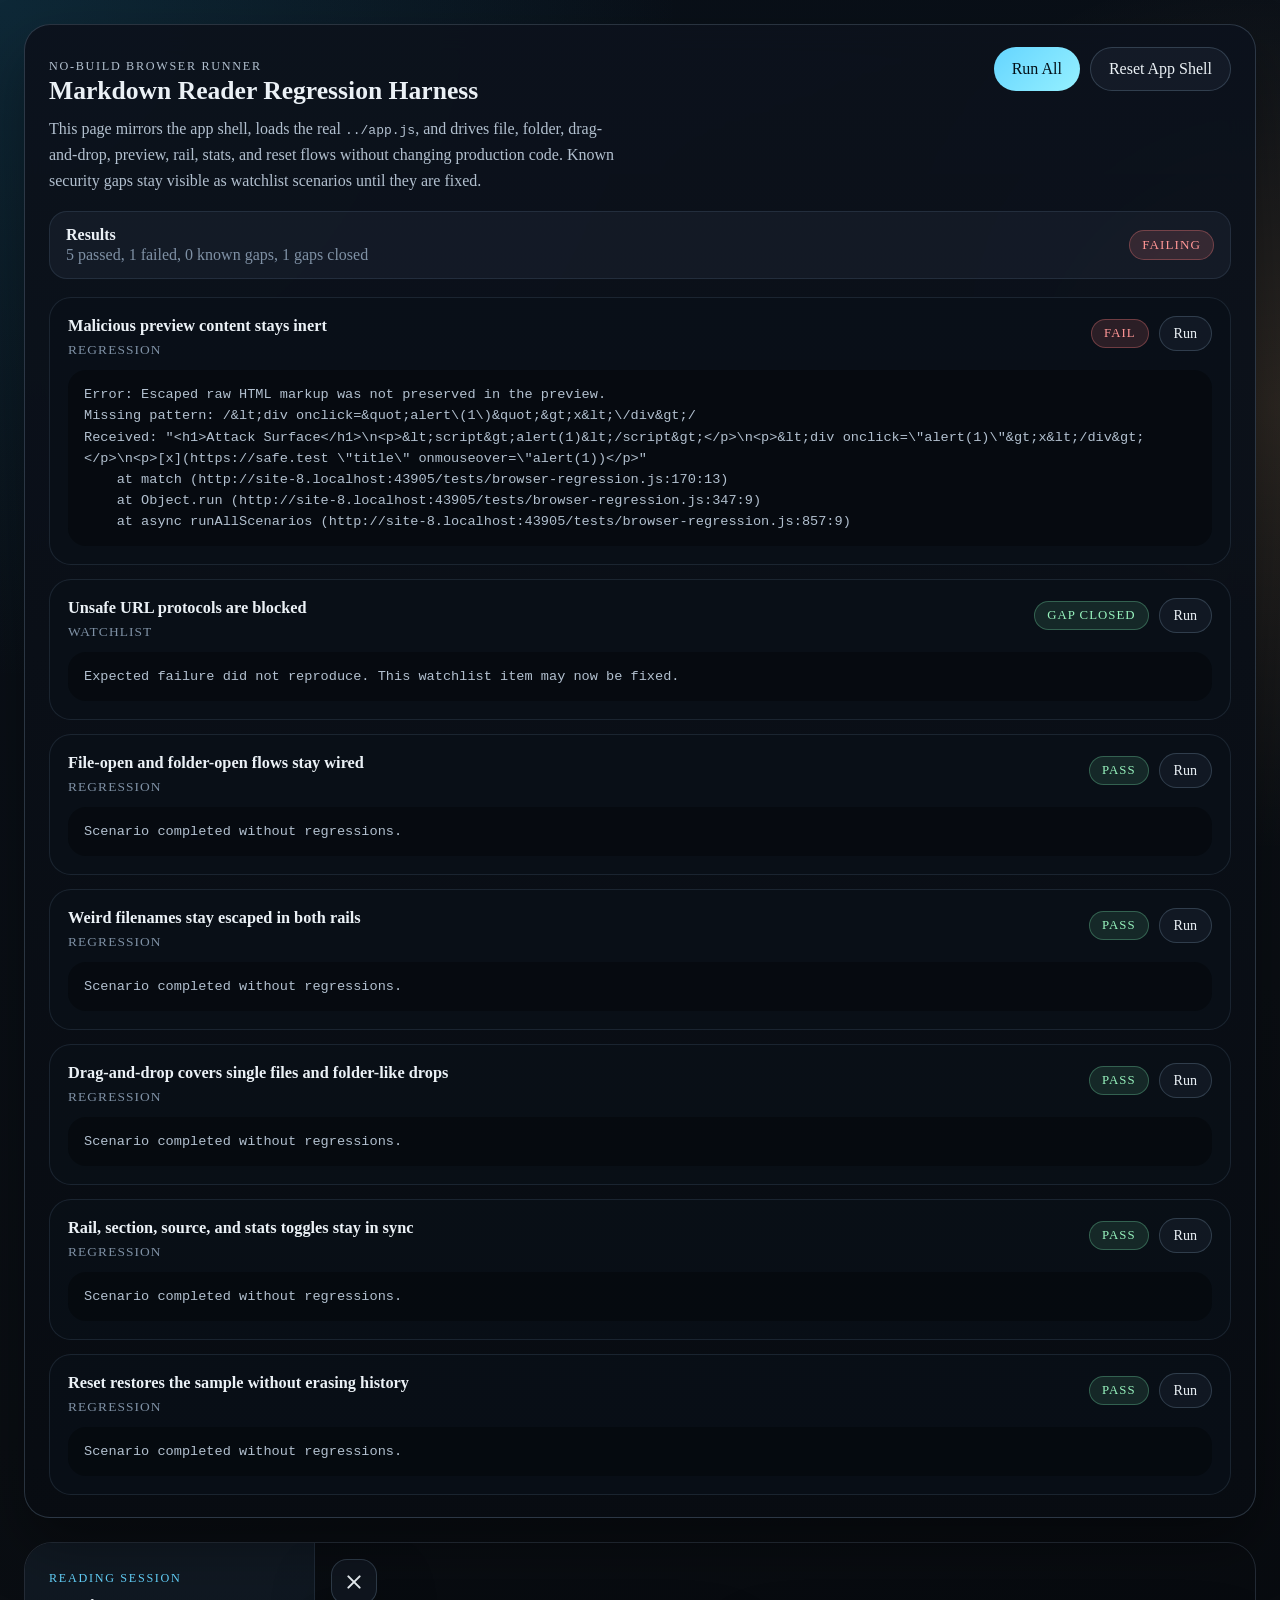
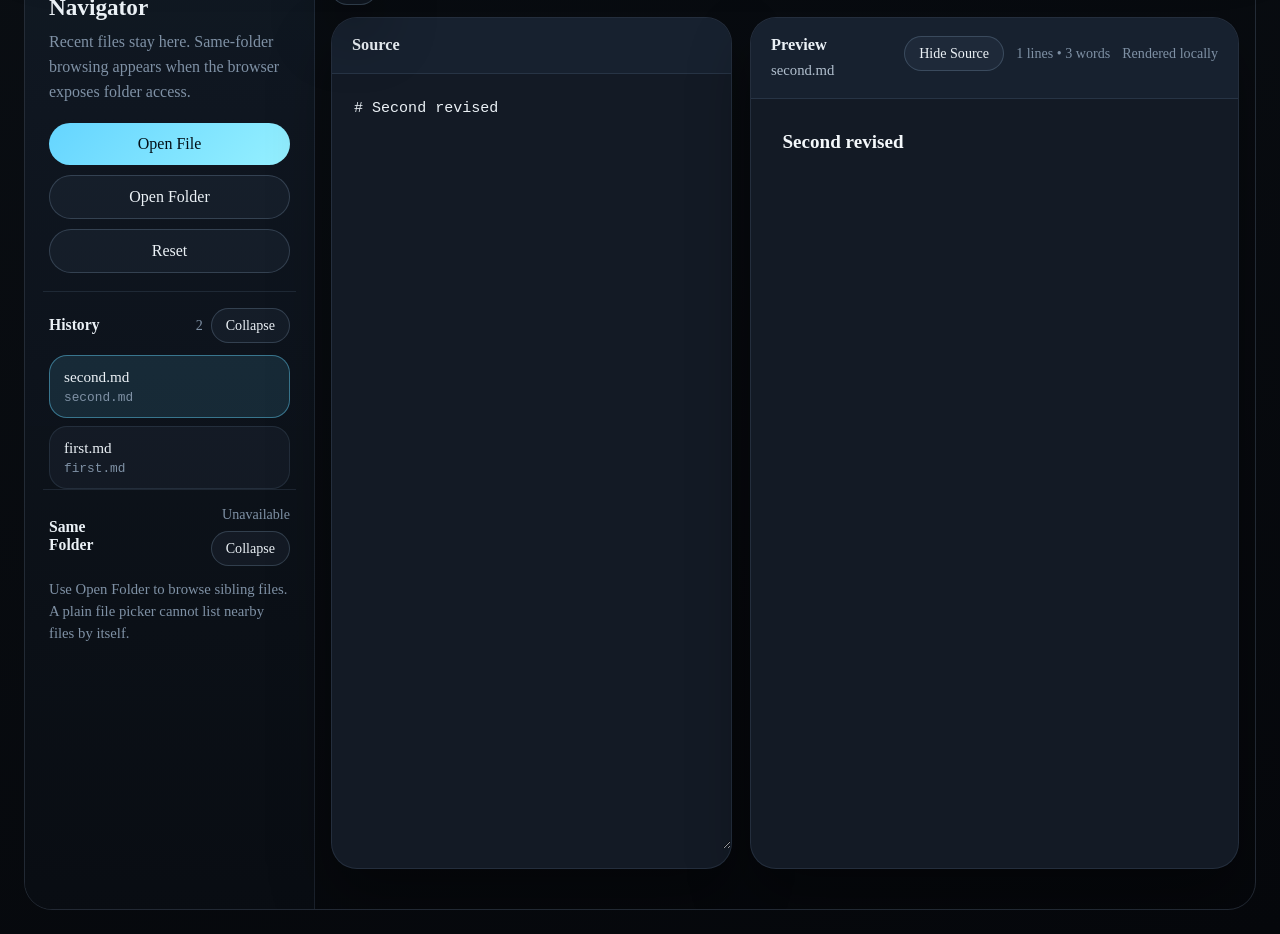
==== tests/browser-regression.html @ 32867ec7 "Add browser regression harness" ====
<!DOCTYPE html>
<html lang="en">
  <head>
    <meta charset="UTF-8" />
    <meta name="viewport" content="width=device-width, initial-scale=1.0" />
    <title>Markdown Reader Browser Regression Harness</title>
    <link rel="stylesheet" href="../styles.css" />
    <style>
      body.harness-page {
        display: grid;
        gap: 24px;
        padding: 24px;
      }

      .harness-shell {
        position: sticky;
        top: 16px;
        z-index: 40;
        display: grid;
        gap: 18px;
        padding: 22px 24px;
        border: 1px solid var(--line-strong);
        border-radius: 26px;
        background:
          linear-gradient(180deg, rgba(12, 18, 28, 0.96) 0%, rgba(8, 12, 18, 0.98) 100%);
        box-shadow: var(--shadow);
        backdrop-filter: blur(14px);
      }

      .harness-header {
        display: flex;
        align-items: flex-start;
        justify-content: space-between;
        gap: 18px;
        flex-wrap: wrap;
      }

      .harness-header h1 {
        margin: 0;
        font-size: clamp(1.6rem, 2vw, 2.1rem);
      }

      .harness-copy {
        max-width: 72ch;
      }

      .harness-copy p {
        margin: 10px 0 0;
        color: var(--ink-soft);
        line-height: 1.6;
      }

      .harness-actions {
        display: flex;
        gap: 10px;
        flex-wrap: wrap;
      }

      .harness-summary {
        display: flex;
        align-items: center;
        justify-content: space-between;
        gap: 12px;
        flex-wrap: wrap;
        padding: 14px 16px;
        border-radius: 18px;
        border: 1px solid var(--line);
        background: rgba(117, 146, 181, 0.08);
      }

      .harness-summary strong {
        display: block;
        margin-bottom: 2px;
      }

      .harness-summary p {
        margin: 0;
        color: var(--ink-muted);
      }

      .summary-pill {
        display: inline-flex;
        align-items: center;
        padding: 6px 12px;
        border-radius: 999px;
        font-size: 0.82rem;
        letter-spacing: 0.08em;
        text-transform: uppercase;
        color: var(--ink);
        border: 1px solid var(--line);
        background: rgba(117, 146, 181, 0.08);
      }

      .summary-pill.running {
        border-color: rgba(255, 184, 108, 0.34);
        background: rgba(255, 184, 108, 0.12);
        color: var(--accent-warm);
      }

      .summary-pill.pass {
        border-color: rgba(112, 221, 164, 0.32);
        background: rgba(112, 221, 164, 0.12);
        color: #98f5bf;
      }

      .summary-pill.fail {
        border-color: rgba(255, 126, 126, 0.32);
        background: rgba(255, 126, 126, 0.14);
        color: #ff9696;
      }

      .summary-pill.watchlist {
        border-color: rgba(255, 184, 108, 0.34);
        background: rgba(255, 184, 108, 0.12);
        color: var(--accent-warm);
      }

      .scenario-list {
        display: grid;
        gap: 14px;
        margin: 0;
        padding: 0;
        list-style: none;
      }

      .scenario-card {
        display: grid;
        gap: 12px;
        padding: 18px;
        border-radius: 22px;
        border: 1px solid var(--line);
        background: rgba(10, 16, 24, 0.76);
      }

      .scenario-topline {
        display: flex;
        align-items: flex-start;
        justify-content: space-between;
        gap: 16px;
        flex-wrap: wrap;
      }

      .scenario-card h2 {
        margin: 0;
        font-size: 1.02rem;
      }

      .scenario-kind {
        margin: 6px 0 0;
        color: var(--ink-muted);
        font-size: 0.84rem;
        text-transform: uppercase;
        letter-spacing: 0.08em;
      }

      .scenario-controls {
        display: flex;
        align-items: center;
        gap: 10px;
        flex-wrap: wrap;
      }

      .scenario-status {
        display: inline-flex;
        align-items: center;
        padding: 6px 12px;
        border-radius: 999px;
        border: 1px solid var(--line);
        color: var(--ink-soft);
        background: rgba(117, 146, 181, 0.08);
        font-size: 0.8rem;
        letter-spacing: 0.08em;
        text-transform: uppercase;
      }

      .scenario-status.pass,
      .scenario-status.gap-closed {
        color: #98f5bf;
        border-color: rgba(112, 221, 164, 0.32);
        background: rgba(112, 221, 164, 0.12);
      }

      .scenario-status.fail {
        color: #ff9696;
        border-color: rgba(255, 126, 126, 0.32);
        background: rgba(255, 126, 126, 0.14);
      }

      .scenario-status.known-gap {
        color: var(--accent-warm);
        border-color: rgba(255, 184, 108, 0.34);
        background: rgba(255, 184, 108, 0.12);
      }

      .scenario-status.running {
        color: var(--accent);
        border-color: rgba(101, 213, 255, 0.32);
        background: rgba(101, 213, 255, 0.12);
      }

      .scenario-detail {
        margin: 0;
        padding: 14px 16px;
        border-radius: 18px;
        background: rgba(4, 8, 12, 0.58);
        color: var(--ink-soft);
        font-family: var(--mono);
        font-size: 0.85rem;
        line-height: 1.55;
        white-space: pre-wrap;
        word-break: break-word;
      }

      .app-shell {
        min-height: 0;
        border: 1px solid rgba(158, 190, 224, 0.18);
        border-radius: 28px;
        overflow: hidden;
      }

      @media (max-width: 920px) {
        body.harness-page {
          padding: 16px;
        }

        .harness-shell {
          top: 0;
          border-radius: 22px;
        }
      }
    </style>
  </head>
  <body class="harness-page">
    <header class="harness-shell">
      <div class="harness-header">
        <div class="harness-copy">
          <p class="eyebrow">No-Build Browser Runner</p>
          <h1>Markdown Reader Regression Harness</h1>
          <p>
            This page mirrors the app shell, loads the real <code>../app.js</code>,
            and drives file, folder, drag-and-drop, preview, rail, stats, and reset
            flows without changing production code. Known security gaps stay visible
            as watchlist scenarios until they are fixed.
          </p>
        </div>
        <div class="harness-actions">
          <button id="run-all" type="button">Run All</button>
          <button id="reset-app" type="button" class="ghost">Reset App Shell</button>
        </div>
      </div>

      <section class="harness-summary" aria-live="polite">
        <div>
          <strong id="summary-title">Ready</strong>
          <p id="summary-text">Open this page in a browser and run the scripted scenarios.</p>
        </div>
        <span id="summary-pill" class="summary-pill">Idle</span>
      </section>

      <ol id="scenario-list" class="scenario-list"></ol>
    </header>

    <div class="app-shell">
      <input
        id="file-input"
        type="file"
        accept=".md,.markdown,.mdown,.mkd,.txt,text/markdown,text/plain"
        hidden
      />
      <input
        id="folder-input"
        type="file"
        accept=".md,.markdown,.mdown,.mkd,.txt,text/markdown,text/plain"
        webkitdirectory
        multiple
        hidden
      />

      <aside class="rail" aria-label="Document navigation">
        <div class="rail-header">
          <p class="eyebrow">Reading Session</p>
          <h2>Navigator</h2>
          <p class="rail-copy">
            Recent files stay here. Same-folder browsing appears when the browser
            exposes folder access.
          </p>
        </div>

        <div class="rail-actions">
          <button type="button" data-action="open-file">Open File</button>
          <button type="button" class="ghost" data-action="open-folder">Open Folder</button>
          <button type="button" class="ghost" data-action="reset">Reset</button>
        </div>

        <section class="rail-section">
          <div class="rail-section-header">
            <h3>History</h3>
            <div class="rail-section-actions">
              <span id="history-count" class="rail-count">0</span>
              <button
                id="history-section-toggle"
                type="button"
                class="ghost compact rail-section-toggle"
                aria-expanded="true"
                aria-controls="history-section-body"
              >
                Collapse
              </button>
            </div>
          </div>
          <div id="history-section-body" class="rail-section-body">
            <p id="history-empty" class="rail-empty">
              Opened files will appear here.
            </p>
            <div id="history-list" class="rail-list"></div>
          </div>
        </section>

        <section class="rail-section">
          <div class="rail-section-header">
            <h3>Same Folder</h3>
            <div class="rail-section-actions">
              <span id="directory-label" class="rail-label">Unavailable</span>
              <button
                id="directory-section-toggle"
                type="button"
                class="ghost compact rail-section-toggle"
                aria-expanded="true"
                aria-controls="directory-section-body"
              >
                Collapse
              </button>
            </div>
          </div>
          <div id="directory-section-body" class="rail-section-body">
            <p id="directory-empty" class="rail-empty">
              Use Open Folder to browse sibling files. A plain file picker cannot list
              nearby files by itself.
            </p>
            <div id="directory-list" class="rail-list"></div>
          </div>
        </section>
      </aside>

      <main class="main-shell">
        <div class="shell-toolbar">
          <button
            id="rail-toggle"
            type="button"
            class="icon-button"
            aria-label="Toggle navigator"
            aria-expanded="false"
          >
            <span></span>
            <span></span>
            <span></span>
          </button>
        </div>

        <div class="page-shell">
          <section class="intro-shell">
            <header class="topbar">
              <div>
                <p class="eyebrow">Local Browser Tool</p>
                <h1>Markdown Reader</h1>
                <p class="subhead">
                  Open a Markdown file, read it in a dark reader view, and keep a
                  lightweight local session history beside it.
                </p>
              </div>
              <div class="actions">
                <button type="button" data-action="open-file">Open Markdown File</button>
                <button type="button" class="ghost" data-action="open-folder">Open Folder</button>
                <button type="button" class="ghost" data-action="reset">Reset</button>
              </div>
            </header>

            <section id="dropzone" class="dropzone" aria-label="Markdown drop area">
              <div class="dropzone-copy">
                <p class="drop-title">Drag and drop a Markdown file here</p>
                <p class="drop-subtitle">
                  Drop one file for a quick read or use a folder to unlock sibling
                  browsing in the left rail.
                </p>
              </div>
              <div class="meta">
                <span id="drop-file-name">sample.md</span>
                <span id="drop-doc-stats">0 lines</span>
              </div>
            </section>
          </section>

          <section class="viewer">
            <div class="panel panel-source">
              <div class="panel-header">
                <h2>Source</h2>
              </div>
              <textarea
                id="markdown-input"
                spellcheck="false"
                aria-label="Markdown source"
              ></textarea>
            </div>

            <div class="panel panel-preview">
              <div class="panel-header panel-header-preview">
                <div>
                  <h2>Preview</h2>
                  <p id="panel-file-name" class="panel-file-name">sample.md</p>
                </div>
                <div class="panel-statuses">
                  <button id="source-toggle" type="button" class="ghost compact">
                    Hide Source
                  </button>
                  <span id="panel-doc-stats" class="status">0 lines</span>
                  <span id="render-status" class="status">Rendered locally</span>
                </div>
              </div>
              <article id="preview" class="preview" aria-live="polite"></article>
            </div>
          </section>
        </div>
      </main>
    </div>

    <script src="../app.js"></script>
    <script>
      window.__appTestHooks = {
        sampleMarkdown,
        state,
        parseMarkdown,
        renderHistory,
        renderDirectory,
        loadMarkdown,
        resetToSample,
        setDirectoryFiles,
        handlePlainFile,
        handleFolderSelection,
        openHistoryItem,
        openDirectoryItem,
        setSourceVisible,
        setRailOpen,
        setSectionExpanded,
        setLoadedChrome,
        updateSidebar,
        render,
      };
    </script>
    <script src="./browser-regression.js"></script>
  </body>
</html>
---- styles.css ----
:root {
  color-scheme: dark;
  --bg: #0a0e13;
  --bg-elevated: #101720;
  --bg-panel: rgba(16, 23, 32, 0.88);
  --bg-panel-strong: rgba(20, 28, 39, 0.96);
  --bg-soft: rgba(117, 146, 181, 0.1);
  --ink: #ebf1f6;
  --ink-soft: #b2c0cf;
  --ink-muted: #7f91a5;
  --line: rgba(158, 190, 224, 0.12);
  --line-strong: rgba(158, 190, 224, 0.22);
  --accent: #65d5ff;
  --accent-strong: #2aa5dd;
  --accent-warm: #ffb86c;
  --shadow: 0 28px 60px rgba(0, 0, 0, 0.34);
  --mono: "JetBrains Mono", "SFMono-Regular", "Consolas", monospace;
  --serif: "Iowan Old Style", "Palatino Linotype", "Book Antiqua", "Georgia", serif;
}

* {
  box-sizing: border-box;
}

html,
body {
  min-height: 100%;
}

body {
  margin: 0;
  font-family: var(--serif);
  color: var(--ink);
  background:
    radial-gradient(circle at top left, rgba(37, 153, 194, 0.18), transparent 24%),
    radial-gradient(circle at right 16%, rgba(255, 184, 108, 0.14), transparent 18%),
    linear-gradient(160deg, #091019 0%, var(--bg) 48%, #05070b 100%);
}

button,
textarea,
input {
  font: inherit;
}

.app-shell {
  display: grid;
  grid-template-columns: 0 minmax(0, 1fr);
  min-height: 100vh;
  overflow-x: hidden;
  transition: grid-template-columns 240ms ease;
}

body.has-document.rail-open .app-shell {
  grid-template-columns: minmax(240px, 290px) minmax(0, 1fr);
}

.rail {
  min-width: 0;
  width: 100%;
  overflow: hidden;
  border-right: 1px solid var(--line);
  background:
    linear-gradient(180deg, rgba(17, 25, 35, 0.96) 0%, rgba(9, 13, 19, 0.98) 100%);
  padding: 28px 18px;
  opacity: 0;
  transform: translateX(-20px);
  pointer-events: none;
  transition:
    opacity 220ms ease,
    transform 220ms ease,
    padding 220ms ease,
    border-color 220ms ease;
}

body.has-document .rail {
  opacity: 1;
  transform: translateX(0);
}

body.has-document.rail-open .rail {
  pointer-events: auto;
}

body.has-document:not(.rail-open) .rail {
  opacity: 0;
  transform: translateX(-24px);
  padding-left: 0;
  padding-right: 0;
  border-right-color: transparent;
}

.rail-header {
  padding: 0 6px 18px;
}

.eyebrow {
  margin: 0 0 8px;
  font-size: 0.76rem;
  letter-spacing: 0.14em;
  text-transform: uppercase;
  color: var(--accent);
}

.rail h2,
.topbar h1,
.panel-header h2,
.rail-section h3,
.preview h1,
.preview h2,
.preview h3,
.preview h4,
.preview h5,
.preview h6 {
  font-weight: 700;
  line-height: 1.12;
}

.rail h2 {
  margin: 0;
  font-size: 1.45rem;
}

.rail-copy {
  margin: 10px 0 0;
  color: var(--ink-muted);
  line-height: 1.55;
}

.rail-actions {
  display: grid;
  gap: 10px;
  padding: 0 6px 18px;
}

button {
  appearance: none;
  border: 0;
  border-radius: 999px;
  padding: 12px 18px;
  cursor: pointer;
  color: #031018;
  background: linear-gradient(135deg, var(--accent) 0%, #95f0ff 100%);
  transition: transform 140ms ease, background 140ms ease, opacity 140ms ease;
}

button:hover {
  transform: translateY(-1px);
  background: linear-gradient(135deg, #79ddff 0%, #c7f8ff 100%);
}

button:disabled,
button:disabled:hover {
  cursor: not-allowed;
  opacity: 0.5;
  transform: none;
}

button.ghost {
  color: var(--ink);
  background: rgba(117, 146, 181, 0.08);
  border: 1px solid var(--line-strong);
}

button.compact {
  padding: 8px 14px;
  font-size: 0.88rem;
}

.rail-section {
  padding: 16px 6px 0;
  border-top: 1px solid var(--line);
}

.rail-section-header {
  display: flex;
  align-items: center;
  justify-content: space-between;
  gap: 12px;
}

.rail-section-actions {
  display: flex;
  align-items: center;
  flex-wrap: wrap;
  gap: 8px;
  justify-content: flex-end;
}

.rail-section-header h3 {
  margin: 0;
  font-size: 0.98rem;
}

.rail-count,
.rail-label,
.status {
  color: var(--ink-muted);
  font-size: 0.88rem;
}

.rail-empty {
  margin: 12px 0 0;
  color: var(--ink-muted);
  line-height: 1.5;
  font-size: 0.92rem;
}

.rail-list {
  display: grid;
  gap: 8px;
  margin-top: 12px;
}

.rail-section-body.collapsed {
  display: none;
}

.rail-list:empty {
  display: none;
}

.rail-item {
  display: block;
  width: 100%;
  padding: 12px 14px;
  border-radius: 18px;
  border: 1px solid var(--line);
  background: rgba(117, 146, 181, 0.07);
  color: var(--ink);
  text-align: left;
}

.rail-item.active {
  border-color: rgba(101, 213, 255, 0.44);
  background: rgba(101, 213, 255, 0.12);
}

.rail-item-title,
.rail-item-path {
  display: block;
}

.rail-item-title {
  font-size: 0.95rem;
}

.rail-item-path {
  margin-top: 4px;
  color: var(--ink-muted);
  font-size: 0.8rem;
  font-family: var(--mono);
}

.main-shell {
  min-width: 0;
}

.shell-toolbar {
  position: sticky;
  top: 0;
  z-index: 20;
  display: flex;
  justify-content: flex-start;
  padding: 16px 16px 0;
  pointer-events: none;
}

.icon-button {
  display: inline-flex;
  flex-direction: column;
  justify-content: center;
  gap: 5px;
  width: 46px;
  height: 46px;
  padding: 0;
  border-radius: 16px;
  border: 1px solid var(--line-strong);
  background: rgba(16, 23, 32, 0.88);
  color: var(--ink);
  box-shadow: var(--shadow);
  pointer-events: auto;
}

.icon-button span {
  display: block;
  width: 18px;
  height: 2px;
  margin: 0 auto;
  border-radius: 999px;
  background: currentColor;
  transition: transform 160ms ease, opacity 160ms ease;
}

body.rail-open .icon-button span:nth-child(1) {
  transform: translateY(7px) rotate(45deg);
}

body.rail-open .icon-button span:nth-child(2) {
  opacity: 0;
}

body.rail-open .icon-button span:nth-child(3) {
  transform: translateY(-7px) rotate(-45deg);
}

.page-shell {
  width: min(1320px, calc(100% - 32px));
  margin: 12px auto 40px;
}

.intro-shell {
  overflow: hidden;
  transition:
    max-height 320ms ease,
    opacity 260ms ease,
    transform 260ms ease,
    margin 260ms ease;
  max-height: 500px;
  opacity: 1;
}

body.has-document .intro-shell {
  max-height: 0;
  opacity: 0;
  transform: translateY(-18px);
  margin: 0;
  pointer-events: none;
}

.topbar,
.dropzone,
.panel {
  background: var(--bg-panel);
  border: 1px solid var(--line);
  box-shadow: var(--shadow);
  backdrop-filter: blur(18px);
}

.topbar {
  display: flex;
  justify-content: space-between;
  gap: 24px;
  align-items: flex-start;
  padding: 26px;
  border-radius: 28px;
}

.topbar h1 {
  margin: 0;
  font-size: clamp(2rem, 4vw, 3rem);
}

.subhead {
  max-width: 62ch;
  margin: 12px 0 0;
  color: var(--ink-soft);
  line-height: 1.6;
}

.actions {
  display: flex;
  gap: 12px;
  flex-wrap: wrap;
  justify-content: flex-end;
}

.dropzone {
  margin-top: 18px;
  padding: 22px 24px;
  border-radius: 24px;
  transition: border-color 160ms ease, background 160ms ease, transform 160ms ease;
}

.dropzone.dragging {
  transform: translateY(-2px);
  border-color: rgba(101, 213, 255, 0.42);
  background: rgba(17, 29, 42, 0.96);
}

.dropzone-copy {
  display: flex;
  justify-content: space-between;
  gap: 16px;
  align-items: baseline;
  flex-wrap: wrap;
}

.drop-title {
  margin: 0;
  font-size: 1.05rem;
}

.drop-subtitle,
.meta {
  color: var(--ink-muted);
}

.meta {
  display: flex;
  gap: 14px;
  margin-top: 12px;
  font-size: 0.92rem;
}

.viewer {
  display: grid;
  grid-template-columns: minmax(260px, 0.9fr) minmax(0, 1.1fr);
  gap: 18px;
  margin-top: 18px;
}

body.has-document .viewer {
  margin-top: 0;
}

.viewer.source-hidden {
  grid-template-columns: minmax(0, 1fr);
}

.panel {
  min-height: calc(100vh - 48px);
  border-radius: 26px;
  overflow: hidden;
  background: var(--bg-panel-strong);
}

.panel-header {
  display: flex;
  align-items: center;
  justify-content: space-between;
  gap: 12px;
  padding: 18px 20px;
  border-bottom: 1px solid var(--line);
  background: rgba(24, 34, 48, 0.92);
}

.panel-header h2 {
  margin: 0;
  font-size: 1.02rem;
}

.panel-header-preview {
  align-items: flex-start;
}

.panel-file-name {
  margin: 8px 0 0;
  color: var(--ink-soft);
  font-size: 0.92rem;
}

.panel-statuses {
  display: flex;
  gap: 12px;
  flex-wrap: wrap;
  justify-content: flex-end;
  text-align: right;
  align-items: center;
}

.panel-source.hidden {
  display: none;
}

.viewer.source-hidden .panel-preview {
  width: 100%;
}

#markdown-input {
  width: 100%;
  min-height: calc(100vh - 125px);
  border: 0;
  outline: 0;
  resize: vertical;
  padding: 22px;
  background: transparent;
  color: var(--ink);
  font-family: var(--mono);
  font-size: 0.94rem;
  line-height: 1.7;
}

.preview {
  padding: 32px;
  line-height: 1.8;
  font-size: 1.02rem;
  color: #dfe9f2;
}

.preview > :first-child {
  margin-top: 0;
}

.preview h1,
.preview h2,
.preview h3,
.preview h4 {
  margin-top: 1.5em;
  margin-bottom: 0.55em;
  color: #f4f8fb;
}

.preview p,
.preview ul,
.preview ol,
.preview pre,
.preview blockquote {
  margin: 0 0 1.1em;
}

.preview code,
.preview pre {
  font-family: var(--mono);
}

.preview code {
  background: rgba(101, 213, 255, 0.12);
  padding: 0.15em 0.35em;
  border-radius: 6px;
  font-size: 0.92em;
}

.preview pre {
  padding: 16px 18px;
  overflow-x: auto;
  border-radius: 16px;
  border: 1px solid rgba(101, 213, 255, 0.12);
  background: #071018;
  color: #dff6ff;
}

.preview blockquote {
  padding: 0.25em 0 0.25em 1.1em;
  border-left: 4px solid rgba(255, 184, 108, 0.54);
  color: #b9cad8;
}

.preview table {
  width: 100%;
  border-collapse: collapse;
  margin-bottom: 1.1em;
}

.preview th,
.preview td {
  border: 1px solid var(--line-strong);
  padding: 10px 12px;
  text-align: left;
}

.preview th {
  background: rgba(101, 213, 255, 0.06);
}

.preview a {
  color: var(--accent);
}

.preview img {
  max-width: 100%;
  border-radius: 16px;
}

.preview hr {
  border: 0;
  border-top: 1px solid var(--line-strong);
  margin: 1.8em 0;
}

@media (max-width: 1080px) {
  body.has-document.rail-open .app-shell {
    grid-template-columns: minmax(220px, 260px) minmax(0, 1fr);
  }

  .viewer {
    grid-template-columns: 1fr;
  }

  .panel {
    min-height: auto;
  }

  #markdown-input {
    min-height: 42vh;
  }
}

@media (max-width: 840px) {
  .app-shell,
  body.has-document.rail-open .app-shell {
    grid-template-columns: 1fr;
  }

  .rail {
    border-right: 0;
    border-bottom: 1px solid var(--line);
    max-height: 0;
    padding-top: 0;
    padding-bottom: 0;
  }

  body.has-document .rail {
    max-height: 520px;
    padding-top: 24px;
    padding-bottom: 24px;
  }

  body.has-document:not(.rail-open) .rail {
    max-height: 0;
    padding-top: 0;
    padding-bottom: 0;
    opacity: 0;
    transform: translateY(-10px);
  }

  .topbar {
    flex-direction: column;
  }

  .actions,
  .panel-statuses {
    justify-content: flex-start;
    text-align: left;
  }

  .page-shell {
    width: min(100%, calc(100% - 24px));
    margin: 12px auto 24px;
  }
}
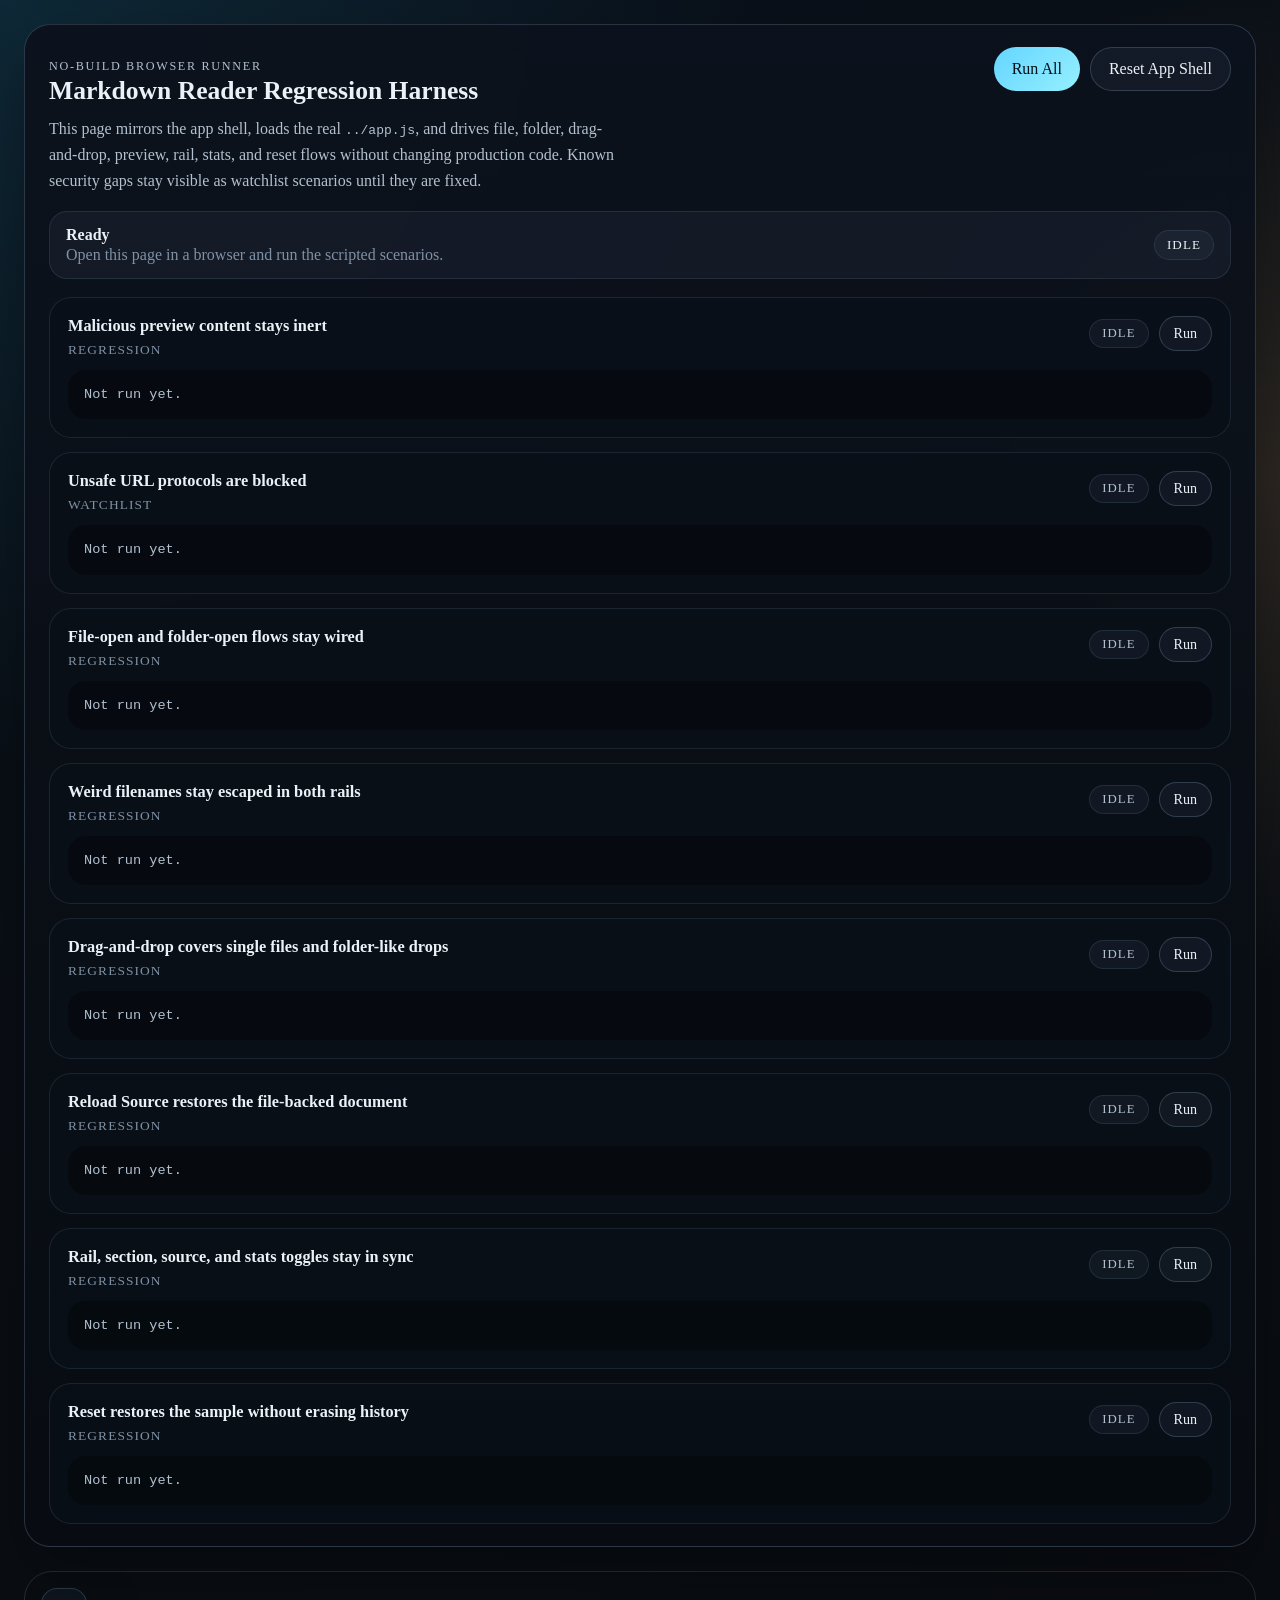
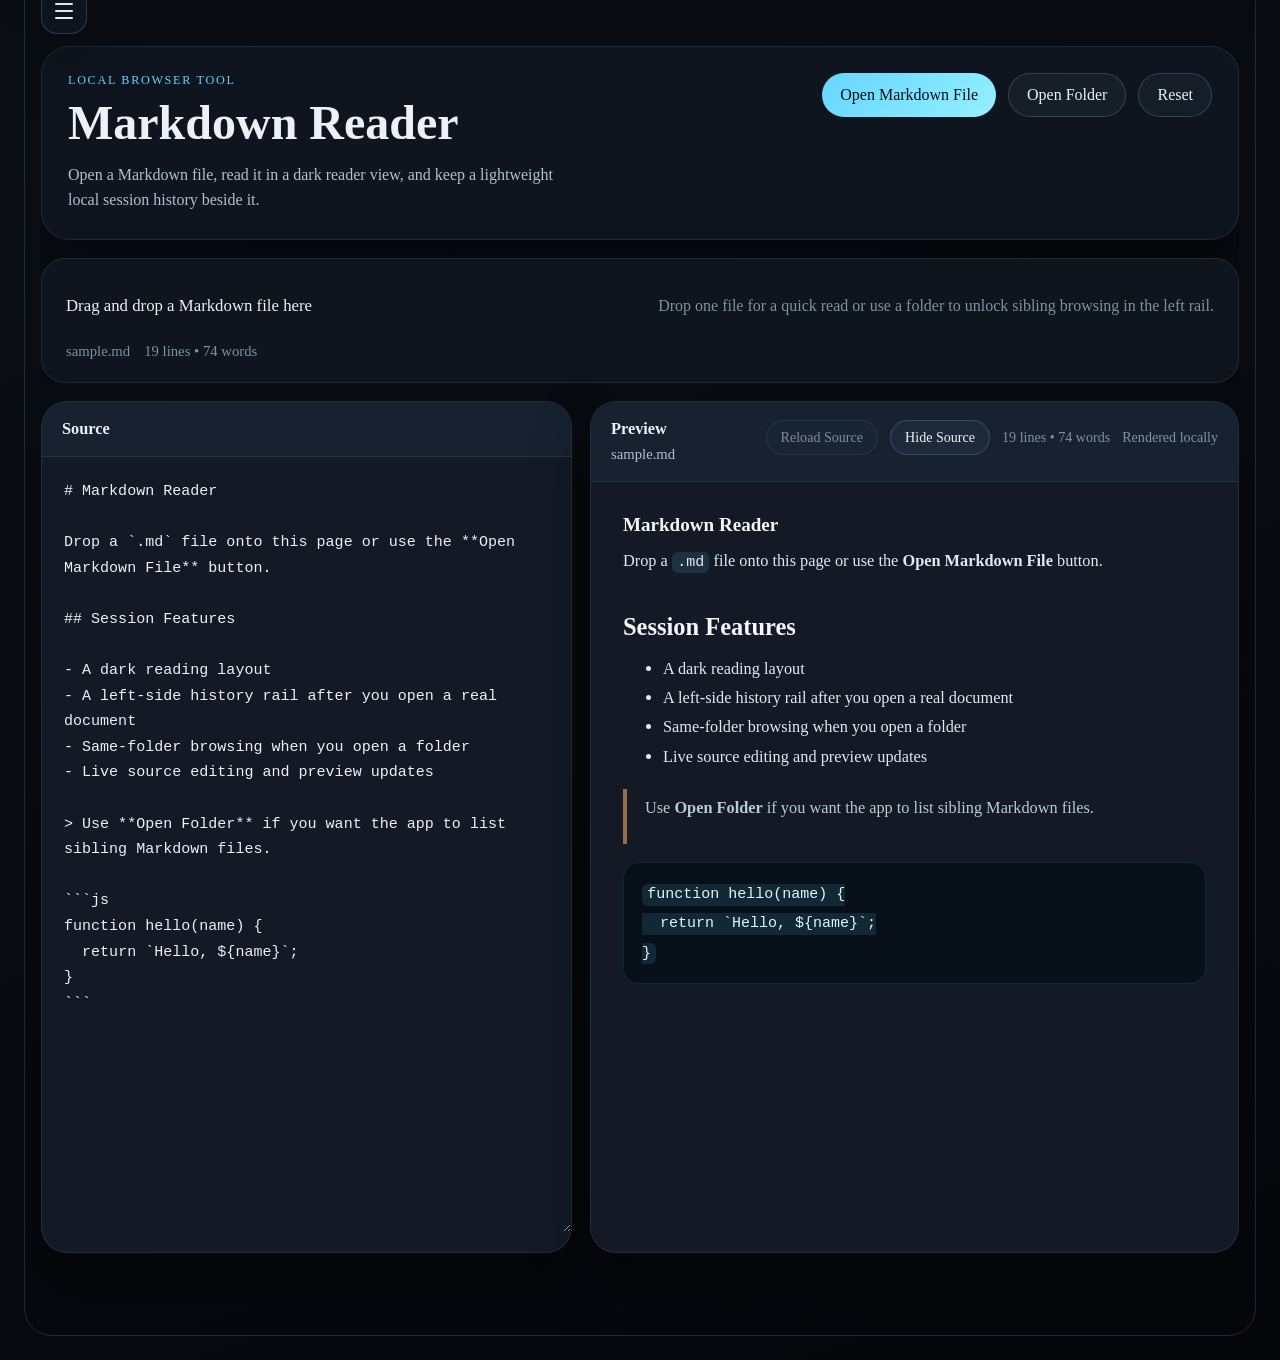
==== commit fc970b2d: "Fix reload source file refresh" ====
--- a/tests/browser-regression.html
+++ b/tests/browser-regression.html
@@ -409,6 +409,9 @@
                   <p id="panel-file-name" class="panel-file-name">sample.md</p>
                 </div>
                 <div class="panel-statuses">
+                  <button id="source-reload" type="button" class="ghost compact" disabled>
+                    Reload Source
+                  </button>
                   <button id="source-toggle" type="button" class="ghost compact">
                     Hide Source
                   </button>
--- a/styles.css
+++ b/styles.css
@@ -199,6 +199,14 @@
   font-size: 0.88rem;
 }
 
+#render-status[data-state="loading"] {
+  color: #c7f8ff;
+}
+
+#render-status[data-state="error"] {
+  color: #ffb0b0;
+}
+
 .rail-empty {
   margin: 12px 0 0;
   color: var(--ink-muted);
